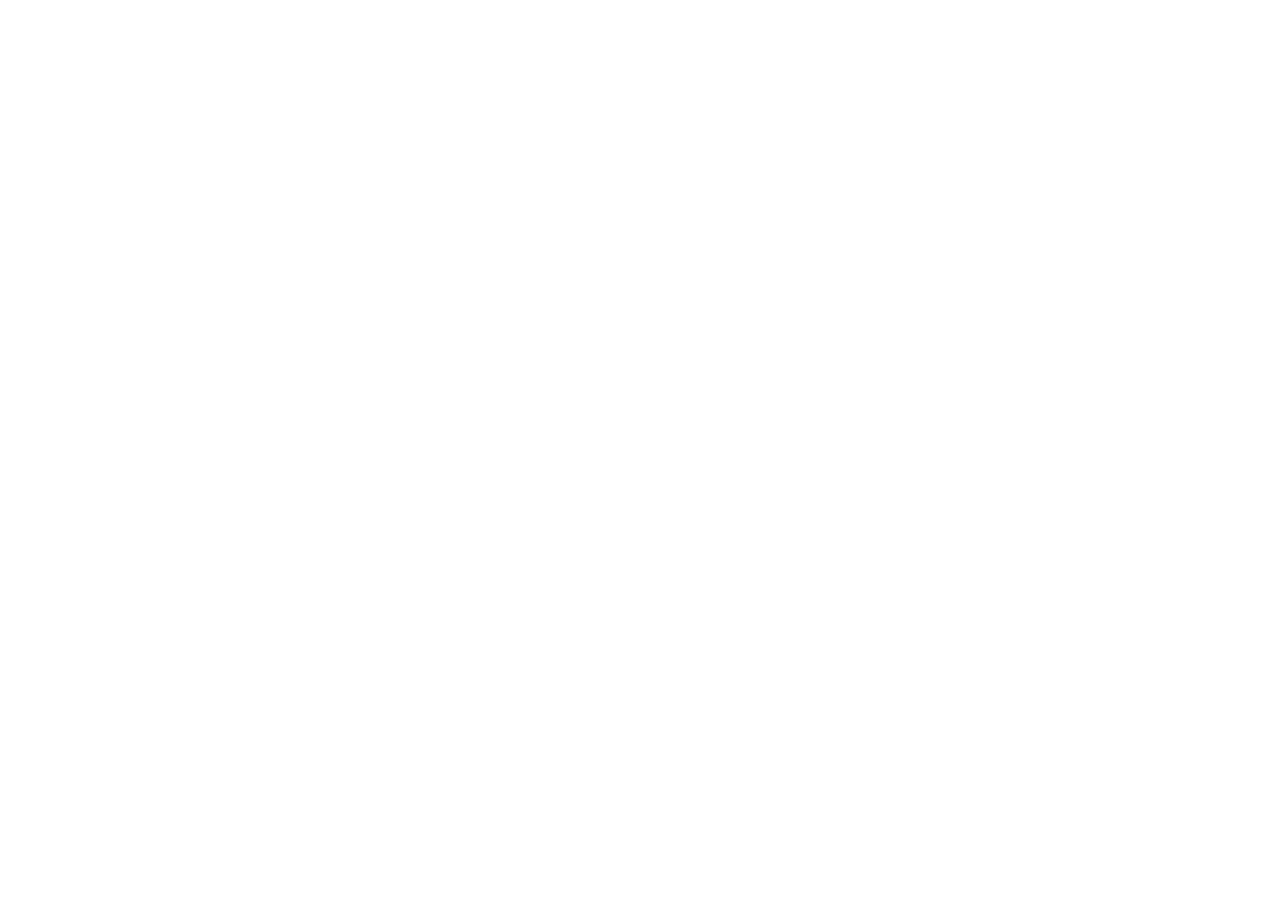
==== html/registration-personal.html @ 81b0da09 "added registartion page" ====
<!DOCTYPE html>
<html lang="en">
<head>
    <meta charset="UTF-8">
    <meta http-equiv="X-UA-Compatible" content="IE=edge">
    <meta name="viewport" content="width=device-width, initial-scale=1.0">
    <link rel="stylesheet" href="../css/style.css">
    <link rel="preconnect" href="https://fonts.googleapis.com">
    <link rel="preconnect" href="https://fonts.gstatic.com" crossorigin>
    <link href="https://fonts.googleapis.com/css2?family=Nunito" rel="stylesheet">
    <link href="https://fonts.googleapis.com/css2?family=Open+Sans" rel="stylesheet">
    <title>Redberry Knight Cup</title>
</head>
<body>

</body>
</html>
---- css/style.css ----
/* Left Page */
.top-header {
    position: absolute;
    width: 923px;
    height: 84px;
    left: 0px;
    top: 0px;

    background: #7025FB;
}

.knight-cup-logo {
    position: absolute;
    left: 6.5%;
    right: 63.62%;
    top: 35.71%;
    bottom: 36.49%;
}

.knight-cup-icon {
    position: absolute;
    left: 0%;
    right: 94.68%;
    top: 1.75%;
    bottom: 19.74%;
}

.knight-cup-text {
    position: absolute;
    width: 252.82px;
    height: 23.35px;
    left: 22.93px;
    top: 0px;
}

/* Backgrounds */
.background {
    position: absolute;
    width: 923px;
    height: 996px;
    left: 0px;
    top: 84px;
}

.background-red {
    position: absolute;
    width: 997px;
    height: 1080px;
    left: 923px;
    top: 0px;

    background: #FD5334;
}

.background-landing {
    background: url(../assets/images/landing-page-photo.png);
}


/* Headers */
.landing-header-1 {
    position: absolute;
    width: 496px;
    height: 109px;
    left: 1008px;
    top: 265px;

    font-family: 'Nunito';
    font-style: normal;
    font-weight: 800;
    font-size: 80px;
    line-height: 109px;
    text-transform: uppercase;

    color: #FFFFFF;
}


.landing-header-2 {
    position: absolute;
    width: 570px;
    height: 109px;
    left: 1008px;
    top: 390px;

    font-family: 'Nunito';
    font-style: normal;
    font-weight: 900;
    font-size: 80px;
    line-height: 109px;
    text-transform: uppercase;

    color: #FFFFFF;
}

.landing-header-small {
    position: absolute;
    width: 136px;
    height: 27px;
    left: 1530px;
    top: 306px;

    font-family: 'Nunito';
    font-style: normal;
    font-weight: 700;
    font-size: 20px;
    line-height: 27px;
    text-transform: uppercase;
    color: #212529;
}


/* Buttons */
.btn {
    display: flex;
    flex-direction: column;
    align-items: flex-start;
    padding: 13px 24px;
    gap: 10px;
    border: none;
    /* background: none; */
    background: #212529;
    border-radius: 8px;
}


.btn-content {
    display: flex;
    flex-direction: row;
    align-items: center;
    padding: 0px;
    gap: 12px;
    flex: none;
    order: 0;

}

.btn-text {
    height: 27px;
    font-family: 'Open Sans';
    font-style: normal;
    font-weight: 400;
    font-size: 20px;
    line-height: 27px;
    text-transform: capitalize;
    flex: none;
    order: 0;
    flex-grow: 0;
}


.btn-arrow {
    width: 24px;
    height: 24px;
    flex: none;
    order: 1;
    flex-grow: 0;
}

.get-started-btn {
    position: absolute;
    left: 1008px;
    top: 601px;
    width: 143px;

    background: #212529;
    color: #FFFFFF;
    border-radius: 8px;
}

.get-started-btn:hover, .next-btn:hover {
    border: 4px solid rgba(194, 165, 249, 0.8);
    margin-left: -4px;
    margin-top: -4px;
    border-radius: 8px;
    cursor: pointer;
}
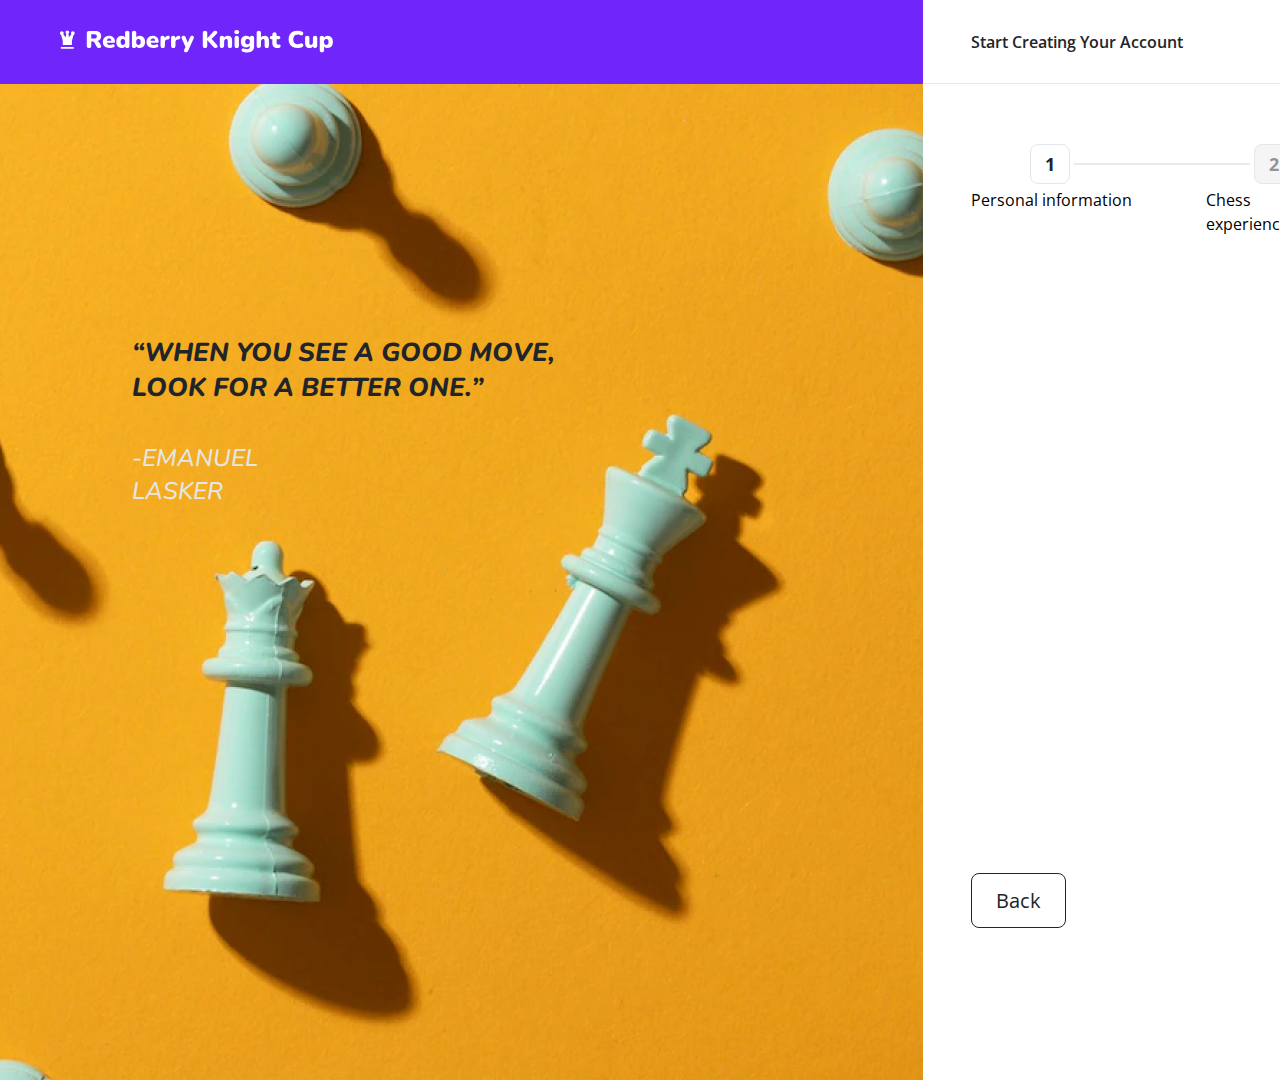
==== commit 012215be: "added registartion page, buttons and steps" ====
--- a/html/registration-personal.html
+++ b/html/registration-personal.html
@@ -12,6 +12,62 @@
     <title>Redberry Knight Cup</title>
 </head>
 <body>
+    <div class="left-content">
+        <div class="top-header">
+            <div class="knight-cup-logo">
+                <img class="knight-cup-icon" src="../assets/icons/redberry-knight-cup-icon.svg" alt="">
+                <img class="knight-cup-text" src="../assets/icons/redberry-knight-cup-text.svg" alt="">
+            </div>
+        </div>
+        <div class="background background-registration-personal"></div>
+        <div class="registration-personal-page-text">“When you see a good move,
+            look for a better one.”</div>
+        <div class="registration-personal-page-text-author">-Emanuel Lasker</div>
+    </div>
+    
+    
+    <div class="right-content">
+        <div class="registration-header">Start creating your account</div>
+        <div class="line"></div>
+        <div class="steps">
+            <div class="step-numbers">
+                <div class="step step-1">
+                    <div class="step-content">
+                        1
+                    </div>
+                </div>
+                <div class="step-line"></div>
+                <div class="step step-disabled step-2">
+                    <div class="step-content step-content-disabled">
+                        2
+                    </div>
+                </div>
+            </div>
+            
+            <div class="step-text step-1-text">Personal information</div>
+            <div class="step-text step-2-text">Chess experience</div>
+        </div>
+       
+            <button class="next-btn btn" type="submit">
+                <div class="btn-content">
+                    <div class="btn-text">
+                        Next
+                    </div>
+                    <div class="btn-arrow">
+                        <img src="../assets/icons/btn-arrow.svg" alt="">
+                    </div>
+                </div>
+            </button>
+            <button class="back-btn btn" type="button">
+                <div class="btn-content">
+                    <div class="btn-text">
+                        Back
+                    </div>
+                </div>
+            </button>
+        </form>
+    </div>
+        
 
 </body>
 </html>--- a/css/style.css
+++ b/css/style.css
@@ -55,6 +55,10 @@
 .background-landing {
     background: url(../assets/images/landing-page-photo.png);
 }
+.background-registration-personal {
+    background: url(../assets/images/registration-personal-page-photo.png);
+}
+
 
 
 /* Headers */
@@ -107,6 +111,65 @@
     line-height: 27px;
     text-transform: uppercase;
     color: #212529;
+}
+
+
+.registration-header {
+    position: absolute;
+    height: 24px;
+    left: 971px;
+    top: 30px;
+
+    font-family: 'Open Sans';
+    font-style: normal;
+    font-weight: 600;
+    font-size: 16px;
+    line-height: 150%;
+
+    text-transform: capitalize;
+    color: #212529;
+}
+
+.registration-personal-page-text {
+    position: absolute;
+    width: 423px;
+    height: 83px;
+    left: 132px;
+    top: 335px;
+    
+    font-family: 'Nunito';
+    font-style: italic;
+    font-weight: 800;
+    font-size: 26px;
+    line-height: 35px;
+    text-transform: uppercase;
+    
+    color: #212529;
+}
+
+.registration-personal-page-text-author {
+    position: absolute;
+    width: 222px;
+    height: 33px;
+    left: 132px;
+    top: 442px;
+    
+    font-family: 'Nunito';
+    font-style: italic;
+    font-weight: 500;
+    font-size: 24px;
+    line-height: 33px;
+    text-transform: uppercase;
+    color: #E5E6E8;
+}
+.line {
+    position: absolute;
+    width: 998px;
+    height: 0;
+    left: 923px;
+    top: 84px;
+    margin: -1px;
+    border-top: 1px solid rgba(185, 180, 196, 0.3);
 }
 
 
@@ -174,4 +237,147 @@
     margin-top: -4px;
     border-radius: 8px;
     cursor: pointer;
+}
+.next-btn {
+    position: absolute;
+    left: 1618px;
+    top: 873px;
+
+    background: #212529;
+    border-radius: 8px;
+    color: #FFFFFF;
+}
+
+.get-started-btn:hover, .next-btn:hover {
+    border: 4px solid rgba(194, 165, 249, 0.8);
+    margin-left: -4px;
+    margin-top: -4px;
+    border-radius: 8px;
+    cursor: pointer;
+}
+
+.back-btn {
+    box-sizing: border-box;
+
+    position: absolute;
+    left: 971px;
+    top: 873px;
+
+    border: 1px solid #212529;
+    border-radius: 8px;
+    background-color: white;
+    color: #212529;
+}
+
+.back-btn:hover {
+    background: rgba(185, 180, 196, 0.3);
+    border: 1px solid rgba(194, 165, 249, 0.8);
+}
+
+
+/* Steps */
+.steps {
+    position: absolute;
+    width: 366px;
+    height: 65px;
+    left: 971px;
+    top: 144px;    
+}
+
+.step-numbers {
+    display: flex;
+    flex-direction: row;
+    align-items: center;
+    padding: 0px;
+    gap: 4px;
+
+    position: absolute;
+    width: 262px;
+    height: 40px;
+    left: 59px;
+    top: 0px;
+
+}
+
+.step {
+    box-sizing: border-box;
+    width: 40px;
+    height: 40px;
+    background: #FFFFFF;
+    border: 1px solid #E5E6E8;
+    border-radius: 8px;
+    display: flex;
+    align-items: center;
+    justify-content: center;
+    flex: none;
+    flex-grow: 0;
+}
+
+.step-active {
+    background: #E9FAF1;
+}
+
+.step-disabled {
+    background: #F5F5F5;
+}
+
+.step-1 {
+    order: 0;
+}
+
+.step-2 {
+    order: 2;
+}
+
+.step-content {
+    /* position: absolute; */
+    /* width: 100%; */
+    height: 25px;
+    left: 14px;
+    top: 8px;
+
+    font-family: 'Open Sans';
+    font-style: normal;
+    font-weight: 700;
+    font-size: 18px;
+    line-height: 25px;
+    /* identical to box height */
+
+    margin: 0 auto;
+    color: #212529;
+}
+
+.step-content-disabled {
+    color: #95939A;
+}
+
+.step-line {
+    width: 174px;
+    height: 0px;
+    border: 1px solid rgba(185, 180, 196, 0.3);
+    flex: none;
+    order: 1;
+    flex-grow: 0;
+}
+
+.step-text {
+    position: absolute;
+    left: 0px;
+    top: 44px;
+    font-family: 'Open Sans';
+    font-style: normal;
+    font-weight: 400;
+    font-size: 16px;
+    line-height: 150%;
+    color: #000000;
+}
+
+.step-1-text {
+    left: 0px;
+    top: 44px;
+}
+
+.step-2-text {
+    left: 235px;
+    top: 44px;
 }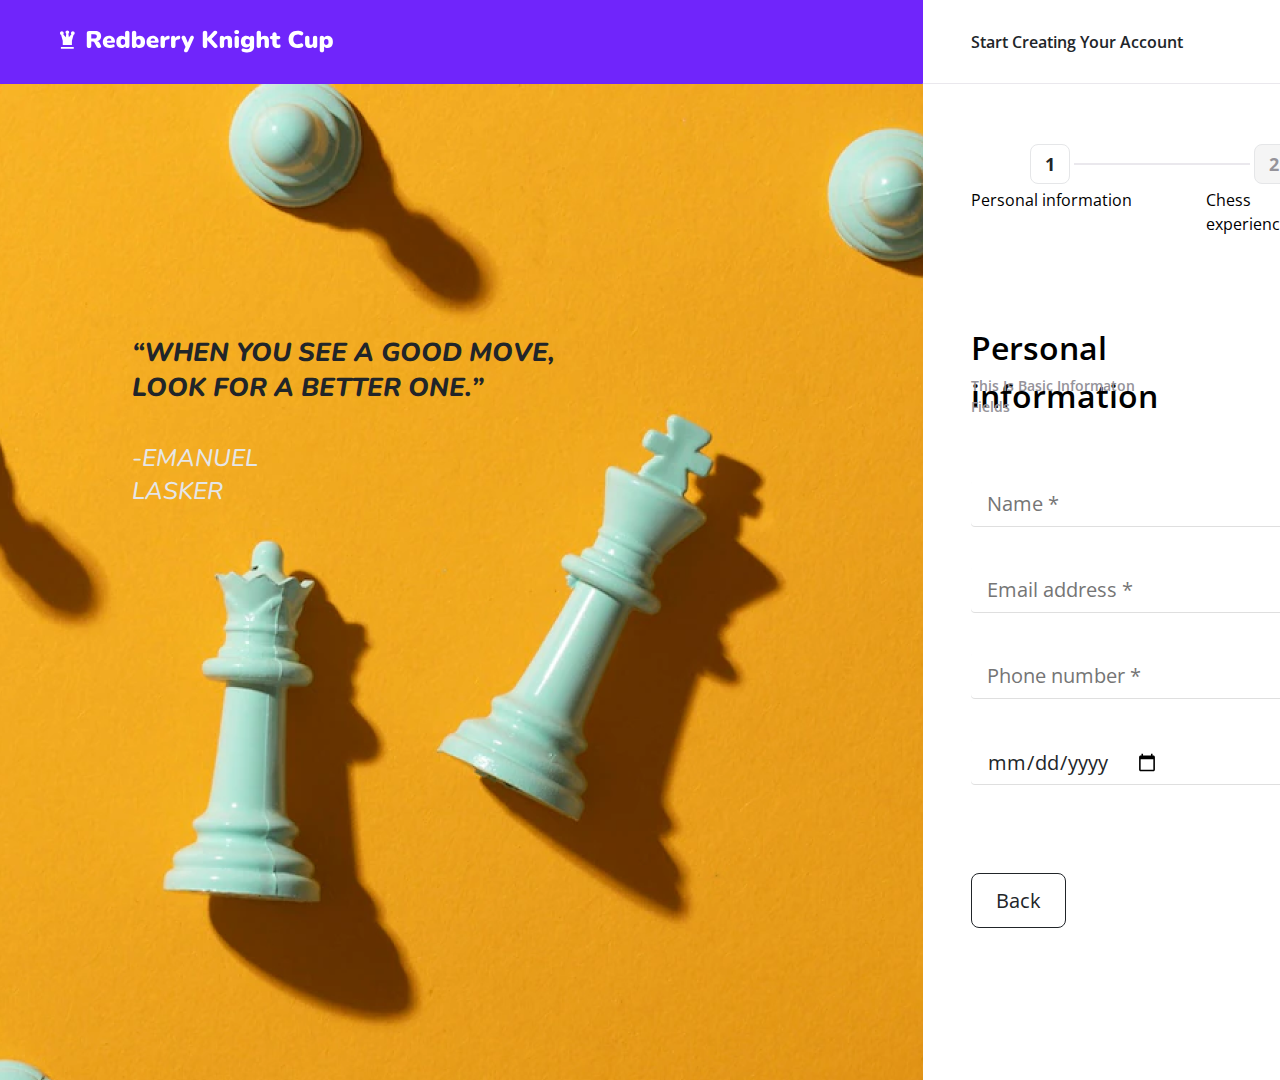
==== commit cccf62fa: "added input form for personal info page" ====
--- a/html/registration-personal.html
+++ b/html/registration-personal.html
@@ -47,7 +47,15 @@
             <div class="step-text step-1-text">Personal information</div>
             <div class="step-text step-2-text">Chess experience</div>
         </div>
-       
+        <div class="form-header">Personal information</div>
+        <div class="form-subheader">This is basic informaton fields</div>
+        <form class="form">
+            <div class="form-content personal-info-form">
+                    <input class="personal-info-input text-input" type="text" name="name" placeholder="Name *">
+                    <input class="personal-info-input text-input" type="text" name="email" placeholder="Email address *">
+                    <input class="personal-info-input text-input" type="number" name="phone" placeholder="Phone number *">
+                    <input class="personal-info-input text-input" type="date" name="date_of_birth" placeholder="Date of birth *">
+            </div>
             <button class="next-btn btn" type="submit">
                 <div class="btn-content">
                     <div class="btn-text">
@@ -68,6 +76,6 @@
         </form>
     </div>
         
-
+    <script src="../js/personal-info-script.js"></script>
 </body>
 </html>--- a/css/style.css
+++ b/css/style.css
@@ -380,4 +380,113 @@
 .step-2-text {
     left: 235px;
     top: 44px;
+}
+
+/* Form  */
+.form-header {
+    position: absolute;
+    width: 328px;
+    height: 48px;
+    left: 971px;
+    top: 324px;
+    
+    font-family: 'Open Sans';
+    font-style: normal;
+    font-weight: 600;
+    font-size: 32px;
+    line-height: 150%;
+    /* identical to box height, or 48px */
+    
+    
+    color: #000000;    
+}
+
+.form-subheader {
+    position: absolute;
+    width: 205px;
+    height: 21px;
+    left: 971px;
+    top: 375px;
+    
+    font-family: 'Open Sans';
+    font-style: normal;
+    font-weight: 600;
+    font-size: 14px;
+    line-height: 150%;
+    /* identical to box height, or 21px */
+    
+    text-transform: capitalize;
+    
+    color: #95939A;
+}
+
+.form-content {
+    display: flex;
+    flex-direction: column;
+    align-items: flex-start;
+    padding: 0px;
+    position: absolute;
+    width: 775px;
+    height: 304px;
+    left: 971px;
+    top: 481px;
+}
+
+/* Text Input */
+.text-input {
+    display: flex;
+    align-items: flex-start;
+
+    width: 743px;
+    height: 30px;
+    padding: 8px 16px;
+
+    background: rgba(255, 255, 255, 1e-06);
+
+    flex: none;
+    order: 0;
+    align-self: stretch;
+    flex-grow: 0;
+
+    font-family: 'Open Sans';
+    font-style: normal;
+    font-weight: 400;
+    font-size: 20px;
+    line-height: 150%;
+
+    color: #212529;
+    border: 0;
+
+    box-shadow: inset 0px -1px 0px rgba(0, 0, 0, 0.125);
+    border-radius: 4px;
+}
+
+.text-input:hover {
+    background: #F8F9FA;
+}
+
+.text-input:active {
+    background: #E9ECEF;
+}
+
+.text-input.invalid-input {
+    background: #FFEFEF;
+    color: #DC3545;
+}
+
+.text-input.invalid-input::placeholder {
+    background: #FFEFEF;
+    color: #DC3545;
+}
+
+.text-input:focus {
+    outline: none;
+}
+
+.text-input {
+    border: 0
+}
+
+.personal-info-form {
+    gap: 40px;
 }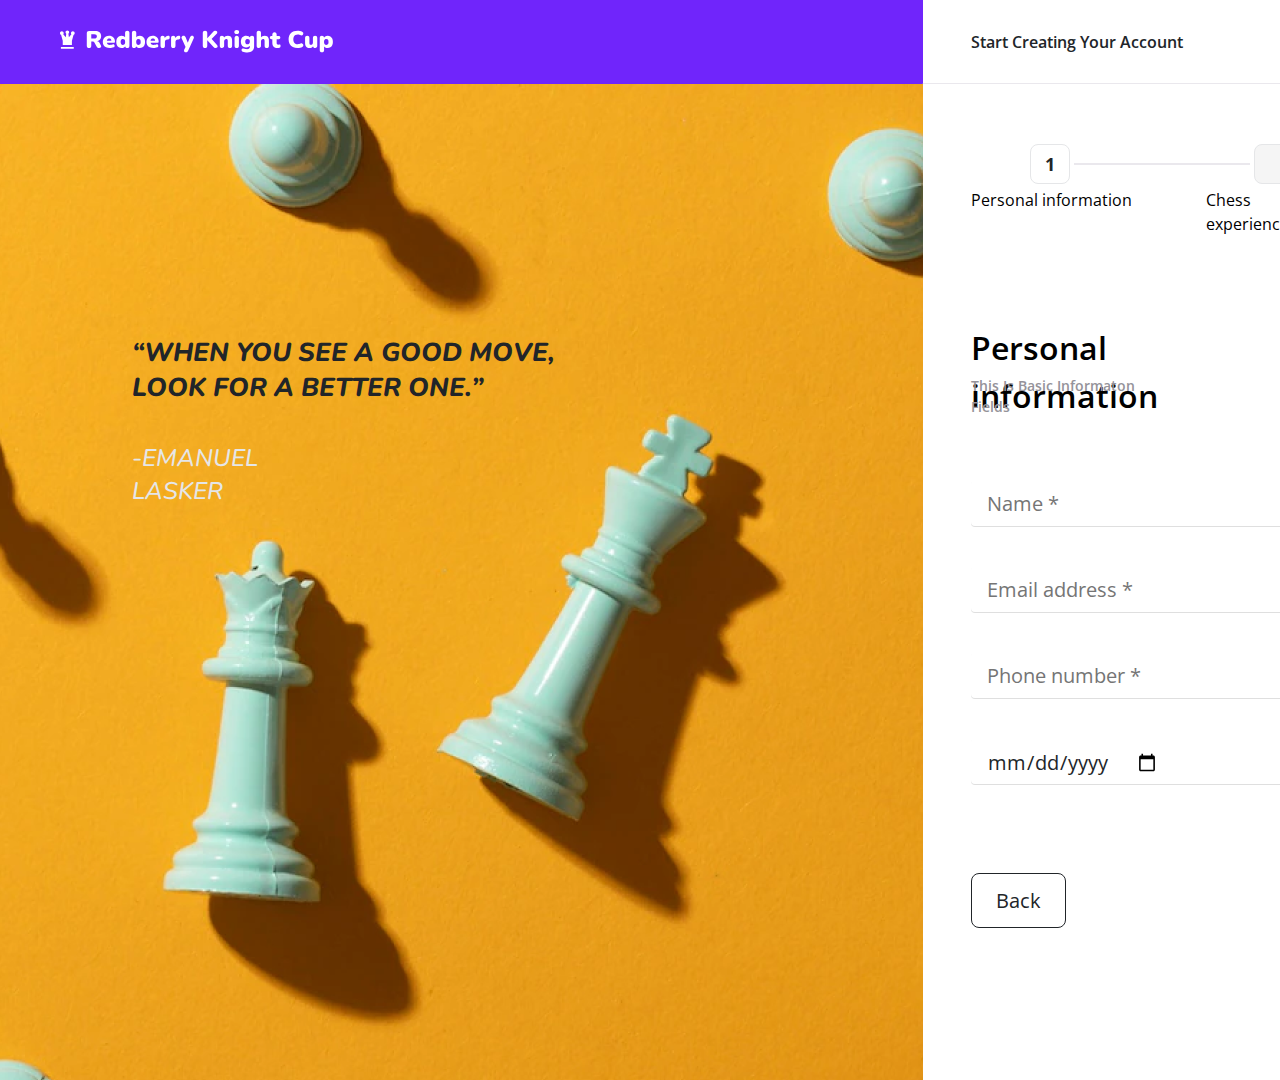
==== commit 291f16df: "." ====
--- a/html/registration-personal.html
+++ b/html/registration-personal.html
@@ -39,7 +39,7 @@
                 <div class="step-line"></div>
                 <div class="step step-disabled step-2">
                     <div class="step-content step-content-disabled">
-                        2
+                        
                     </div>
                 </div>
             </div>
--- a/css/style.css
+++ b/css/style.css
@@ -55,11 +55,14 @@
 .background-landing {
     background: url(../assets/images/landing-page-photo.png);
 }
+
 .background-registration-personal {
     background: url(../assets/images/registration-personal-page-photo.png);
 }
 
-
+.background-registration-experience {
+    background: url(../assets/images/registration-experience-page-photo.png);
+}
 
 /* Headers */
 .landing-header-1 {
@@ -79,7 +82,6 @@
     color: #FFFFFF;
 }
 
-
 .landing-header-2 {
     position: absolute;
     width: 570px;
@@ -110,9 +112,9 @@
     font-size: 20px;
     line-height: 27px;
     text-transform: uppercase;
-    color: #212529;
-}
-
+
+    color: #212529;
+}
 
 .registration-header {
     position: absolute;
@@ -159,9 +161,49 @@
     font-weight: 500;
     font-size: 24px;
     line-height: 33px;
+    /* identical to box height */
+    
     text-transform: uppercase;
+    
     color: #E5E6E8;
 }
+
+.registration-experience-page-text {
+    position: absolute;
+    width: 615px;
+    height: 83px;
+    left: 117px;
+    top: 281px;
+    
+    font-family: 'Nunito';
+    font-style: italic;
+    font-weight: 800;
+    font-size: 26px;
+    line-height: 35px;
+    text-transform: uppercase;
+    
+    color: #212529;
+}
+
+.registration-experience-page-text-author {
+    position: absolute;
+    width: 266px;
+    height: 33px;
+    left: 466px;
+    top: 396px;
+    
+    font-family: 'Nunito';
+    font-style: italic;
+    font-weight: 500;
+    font-size: 24px;
+    line-height: 33px;
+    /* identical to box height */
+    
+    text-transform: uppercase;
+    
+    color: #093F68;
+}
+
 .line {
     position: absolute;
     width: 998px;
@@ -171,7 +213,6 @@
     margin: -1px;
     border-top: 1px solid rgba(185, 180, 196, 0.3);
 }
-
 
 /* Buttons */
 .btn {
@@ -231,6 +272,16 @@
     border-radius: 8px;
 }
 
+.next-btn {
+    position: absolute;
+    left: 1618px;
+    top: 873px;
+
+    background: #212529;
+    border-radius: 8px;
+    color: #FFFFFF;
+}
+
 .get-started-btn:hover, .next-btn:hover {
     border: 4px solid rgba(194, 165, 249, 0.8);
     margin-left: -4px;
@@ -238,23 +289,6 @@
     border-radius: 8px;
     cursor: pointer;
 }
-.next-btn {
-    position: absolute;
-    left: 1618px;
-    top: 873px;
-
-    background: #212529;
-    border-radius: 8px;
-    color: #FFFFFF;
-}
-
-.get-started-btn:hover, .next-btn:hover {
-    border: 4px solid rgba(194, 165, 249, 0.8);
-    margin-left: -4px;
-    margin-top: -4px;
-    border-radius: 8px;
-    cursor: pointer;
-}
 
 .back-btn {
     box-sizing: border-box;
@@ -273,7 +307,6 @@
     background: rgba(185, 180, 196, 0.3);
     border: 1px solid rgba(194, 165, 249, 0.8);
 }
-
 
 /* Steps */
 .steps {
@@ -489,4 +522,234 @@
 
 .personal-info-form {
     gap: 40px;
+}
+
+.experience-form {
+    gap: 88px;  
+}
+
+
+
+/* Select */
+.select-row {
+    display: flex;
+}
+
+.select-menu.character {
+    margin-left: 23px;
+}
+
+.select-menu{
+    position: relative;
+    z-index: 1;
+}
+.select-menu .select-btn{
+    width: 312px;
+    height: 30px;
+    background: #FFFFFF;
+    box-shadow: inset 0px -1px 0px rgba(0, 0, 0, 0.125);
+    border-radius: 4px;
+
+    font-family: 'Open Sans';
+    font-style: normal;
+    font-weight: 400;
+    font-size: 20px;
+    line-height: 150%;
+    color: #212529;
+    flex: none;
+    order: 0;
+    align-self: stretch;
+    flex-grow: 0;
+    padding: 8px 64px 8px 16px;
+}
+
+.select-btn i{
+    font-size: 25px;
+    transition: 0.3s;
+}
+
+.select-menu .arrow-icon {
+    position: absolute;
+    right: 20px;
+    width: 14px;
+    height: 8px;
+    top: 19px;
+    bottom: 19px;
+    background: url(../assets/icons/select-arrow-down.svg);
+}
+
+.select-menu .arrow-icon.up {
+    background: url(../assets/icons/select-arrow-up.svg);
+}
+
+.select-menu:hover {
+    cursor: pointer;
+} 
+
+.select-menu.active .select-btn i{
+    transform: rotate(-180deg);
+}
+
+.select-menu .options-wrapper {
+    position: relative;
+}
+
+.select-menu .options{
+    box-sizing: border-box;
+
+    position: absolute;
+    width: 392px;
+
+    left: 0px;
+    top: 0px;
+
+    background: #FFFFFF;
+    border: 1px solid rgba(185, 180, 196, 0.3);
+    box-shadow: 0px 2px 4px rgba(0, 0, 0, 0.1);
+    border-radius: 4px;
+    display: none;
+
+    list-style-type: none;
+    padding-inline-start: 0;
+    padding: 20px 0;
+}
+.select-menu.active .options{
+    display: block;
+}
+.options .option{
+    font-family: 'Open Sans';
+    font-style: normal;
+    font-weight: 400;
+    font-size: 20px;
+    line-height: 150%;
+
+    color: #000000;
+    padding-top: 8px;
+    padding-bottom: 7px;
+    padding-left: 20px;
+}
+
+.options .option:hover{
+    background: #F7F7F9;
+    font-weight: 600;
+}
+.option i{
+    font-size: 25px;
+    margin-right: 12px;
+}
+.option .option-text{
+    font-size: 18px;
+    color: #333;
+    text-transform: capitalize;
+}
+
+.character-img {
+    /* width: 100px; */
+    height: 72px;
+}
+
+/* Radio */
+.participation-radio {
+    width: 743px;
+    height: 30px;
+
+    font-family: 'Open Sans';
+    font-style: normal;
+    font-weight: 400;
+    font-size: 20px;
+    line-height: 150%;
+    color: #212529;
+
+    flex: none;
+    order: 0;
+    align-self: stretch;
+    flex-grow: 0;
+}
+
+/* Customize the label (the container) */
+.radio-container {
+    display: block;
+    position: relative;
+    padding-left: 30px;
+    margin-bottom: 12px;
+    cursor: pointer;
+    -webkit-user-select: none;
+    -moz-user-select: none;
+    -ms-user-select: none;
+    user-select: none;
+    font-size: 16px;
+  }
+  
+  /* Hide the browser's default radio button */
+  .radio-container input {
+    position: absolute;
+    opacity: 0;
+    cursor: pointer;
+    height: 0;
+    width: 0;
+  }
+  
+  /* Create a custom radio button */
+  .checkmark {
+    position: absolute;
+    top: 0;
+    left: 0;
+    height: 20px;
+    width: 20px;
+    box-sizing: border-box;
+    border: 1px solid #D9D9D9;
+    border-radius: 50%;
+    top: 50%;
+    transform: translateY(-50%);
+  }
+
+  
+  .radio-container input:checked ~ .checkmark {
+    
+    border: 5px solid #0D6EFD;
+    
+  }
+  
+  .checkmark:after {
+    content: "";
+    position: absolute;
+    display: none;
+  }
+  
+  .radio-container input:checked ~ .checkmark:after {
+    display: block;
+  }
+
+  .participation-radio-row {
+      display: flex;
+  }
+
+  .radio-container:not(:first-child) {
+    margin-left: 18px;
+}
+
+.background-onboarding-completed {
+    position: absolute;
+    width: 923px;
+    height: 996px;
+    left: 0px;
+    top: 84px;
+
+    background: url(../assets/images/onboarding-completed-page-photo.png);
+}
+
+.rocket {
+    position: absolute;
+    left: 1201px;
+    top: 416px;
+}
+
+/* Remove increment arrows for number input */
+input[type=number]::-webkit-inner-spin-button, 
+input[type=number]::-webkit-outer-spin-button { 
+  -webkit-appearance: none; 
+}
+
+input[type=number] {
+  -moz-appearance: textfield;
 }